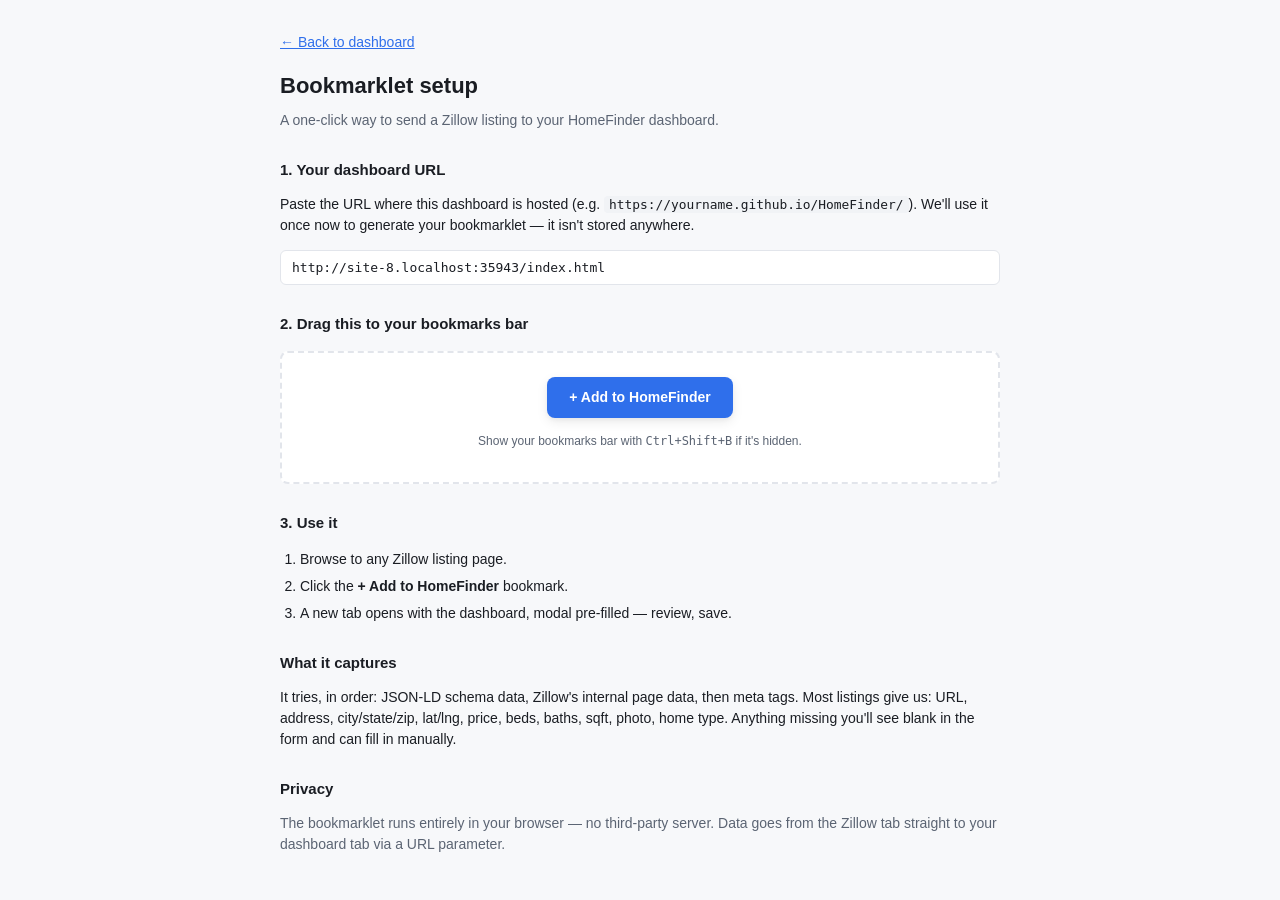
==== bookmarklet.html @ 3e6cdbb3 "Initial commit" ====
<!DOCTYPE html>
<html lang="en">
<head>
  <meta charset="UTF-8" />
  <meta name="viewport" content="width=device-width, initial-scale=1.0" />
  <title>Bookmarklet setup — HomeFinder</title>
  <link rel="stylesheet" href="styles.css" />
  <style>
    .wrap { max-width: 760px; margin: 32px auto; padding: 0 20px; }
    .wrap h1 { margin: 0 0 4px; font-size: 22px; }
    .wrap h2 { font-size: 15px; margin-top: 28px; }
    .wrap p { margin: 8px 0; }
    .wrap input[type="url"] {
      width: 100%;
      padding: 9px 11px;
      border: 1px solid var(--border);
      border-radius: 6px;
      background: var(--surface);
      color: var(--text);
      font-size: 13px;
      margin-top: 6px;
      font-family: ui-monospace, monospace;
    }
    .drag-area {
      margin: 16px 0;
      padding: 24px;
      border: 2px dashed var(--border);
      border-radius: var(--radius);
      text-align: center;
      background: var(--surface);
    }
    .drag-link {
      display: inline-block;
      padding: 10px 22px;
      background: var(--accent);
      color: white;
      border-radius: 8px;
      text-decoration: none;
      font-weight: 600;
      cursor: grab;
      user-select: none;
      box-shadow: var(--shadow-md);
    }
    .drag-link:active { cursor: grabbing; }
    .drag-link.disabled {
      background: var(--text-muted);
      pointer-events: none;
      opacity: 0.6;
    }
    ol { padding-left: 20px; }
    ol li { margin: 6px 0; }
    .back { display: inline-block; margin-bottom: 16px; }
  </style>
</head>
<body>
  <div class="wrap">
    <a href="index.html" class="back">← Back to dashboard</a>
    <h1>Bookmarklet setup</h1>
    <p class="muted">A one-click way to send a Zillow listing to your HomeFinder dashboard.</p>

    <h2>1. Your dashboard URL</h2>
    <p>Paste the URL where this dashboard is hosted (e.g. <code>https://yourname.github.io/HomeFinder/</code>).
      We'll use it once now to generate your bookmarklet — it isn't stored anywhere.</p>
    <input type="url" id="dashboard-url" placeholder="https://yourname.github.io/HomeFinder/" />

    <h2>2. Drag this to your bookmarks bar</h2>
    <div class="drag-area">
      <a id="drag-link" class="drag-link disabled" href="javascript:void(0)" draggable="true">+ Add to HomeFinder</a>
      <p class="muted small" style="margin-top:14px">Show your bookmarks bar with <kbd>Ctrl+Shift+B</kbd> if it's hidden.</p>
    </div>

    <h2>3. Use it</h2>
    <ol>
      <li>Browse to any Zillow listing page.</li>
      <li>Click the <strong>+ Add to HomeFinder</strong> bookmark.</li>
      <li>A new tab opens with the dashboard, modal pre-filled — review, save.</li>
    </ol>

    <h2>What it captures</h2>
    <p>It tries, in order: JSON-LD schema data, Zillow's internal page data, then meta tags.
      Most listings give us: URL, address, city/state/zip, lat/lng, price, beds, baths, sqft, photo, home type.
      Anything missing you'll see blank in the form and can fill in manually.</p>

    <h2>Privacy</h2>
    <p class="muted">The bookmarklet runs entirely in your browser — no third-party server.
      Data goes from the Zillow tab straight to your dashboard tab via a URL parameter.</p>
  </div>

  <script>
  // The bookmarklet source. Kept readable here, then minified-ish and URL-encoded into the link href.
  // Runs on a Zillow page; never throws — falls back to opening the dashboard with whatever it got.
  const BOOKMARKLET_SOURCE = function () {
    try {
      var out = { url: location.href };

      // --- helpers ---
      function num(s) {
        if (s == null) return null;
        var n = parseFloat(String(s).replace(/[^0-9.\-]/g, ''));
        return isFinite(n) ? n : null;
      }
      function set(key, val) {
        if (val == null || val === '' || (typeof val === 'number' && !isFinite(val))) return;
        if (out[key] == null || out[key] === '') out[key] = val;
      }
      function walk(obj, fn, depth) {
        depth = depth || 0;
        if (depth > 10 || obj == null) return;
        if (typeof obj !== 'object') return;
        try { fn(obj); } catch (e) {}
        for (var k in obj) {
          if (Object.prototype.hasOwnProperty.call(obj, k)) {
            walk(obj[k], fn, depth + 1);
          }
        }
      }

      // --- zpid from URL ---
      var zpidMatch = location.href.match(/\/(\d+)_zpid/);
      if (zpidMatch) set('zpid', zpidMatch[1]);

      // --- JSON-LD ---
      document.querySelectorAll('script[type="application/ld+json"]').forEach(function (s) {
        try {
          var arr = JSON.parse(s.textContent);
          (Array.isArray(arr) ? arr : [arr]).forEach(function (obj) {
            walk(obj, function (o) {
              if (o['@type'] && o.address && typeof o.address === 'object') {
                set('address', o.address.streetAddress);
                set('city', o.address.addressLocality);
                set('state', o.address.addressRegion);
                set('zip', o.address.postalCode);
              }
              if (o['@type'] === 'GeoCoordinates' || (o.latitude && o.longitude)) {
                set('lat', num(o.latitude));
                set('lng', num(o.longitude));
              }
              if (o.geo && o.geo.latitude) {
                set('lat', num(o.geo.latitude));
                set('lng', num(o.geo.longitude));
              }
              if (o.floorSize && o.floorSize.value) set('sqft', num(o.floorSize.value));
              if (o.numberOfBedrooms) set('beds', num(o.numberOfBedrooms));
              if (o.numberOfBathroomsTotal) set('baths', num(o.numberOfBathroomsTotal));
              if (o.image && typeof o.image === 'string') set('photoUrl', o.image);
              if (o.image && o.image.url) set('photoUrl', o.image.url);
              if (o.offers && o.offers.price) set('price', num(o.offers.price));
              if (o['@type'] && /Residence|Apartment|House|Building/i.test(o['@type'])) {
                set('homeType', String(o['@type']).replace(/([A-Z])/g, ' $1').trim());
              }
            });
          });
        } catch (e) {}
      });

      // --- __NEXT_DATA__ ---
      var nd = document.getElementById('__NEXT_DATA__');
      if (nd) {
        try {
          var data = JSON.parse(nd.textContent);
          walk(data, function (o) {
            if (o.zpid && !out.zpid) set('zpid', String(o.zpid));
            if (o.price && typeof o.price === 'number') set('price', o.price);
            if (o.bedrooms != null) set('beds', num(o.bedrooms));
            if (o.bathrooms != null) set('baths', num(o.bathrooms));
            if (o.livingArea) set('sqft', num(o.livingArea));
            if (o.livingAreaValue) set('sqft', num(o.livingAreaValue));
            if (o.latitude && o.longitude) {
              set('lat', num(o.latitude));
              set('lng', num(o.longitude));
            }
            if (o.streetAddress) set('address', o.streetAddress);
            if (o.city) set('city', o.city);
            if (o.state) set('state', o.state);
            if (o.zipcode) set('zip', o.zipcode);
            if (o.homeType) set('homeType', String(o.homeType).replace(/_/g, ' ').toLowerCase());
            if (o.hiResImageLink) set('photoUrl', o.hiResImageLink);
          });
          // Also try gdpClientCache (for-sale single home)
          walk(data, function (o) {
            if (typeof o === 'object' && o.gdpClientCache) {
              try {
                var cache = JSON.parse(o.gdpClientCache);
                walk(cache, function (c) {
                  if (c.property) walk(c.property, arguments.callee);
                });
              } catch (e) {}
            }
          });
        } catch (e) {}
      }

      // --- meta og: ---
      function meta(name) {
        var el = document.querySelector('meta[property="' + name + '"], meta[name="' + name + '"]');
        return el ? el.getAttribute('content') : null;
      }
      set('photoUrl', meta('og:image'));
      var ogTitle = meta('og:title') || document.title || '';
      // Patterns: "$2,400/mo 2 bd 1 ba 950 sqft - 1234 Main St"
      var priceM = ogTitle.match(/\$([0-9][\d,]*)/);
      if (priceM) set('price', num(priceM[1]));
      var bedM = ogTitle.match(/(\d+(?:\.\d+)?)\s*bd\b/i) || ogTitle.match(/(\d+(?:\.\d+)?)\s*bed/i);
      if (bedM) set('beds', num(bedM[1]));
      var baM = ogTitle.match(/(\d+(?:\.\d+)?)\s*ba\b/i) || ogTitle.match(/(\d+(?:\.\d+)?)\s*bath/i);
      if (baM) set('baths', num(baM[1]));
      var sqM = ogTitle.match(/(\d[\d,]*)\s*sqft\b/i) || ogTitle.match(/(\d[\d,]*)\s*sq\s*ft/i);
      if (sqM) set('sqft', num(sqM[1]));

      // Build full address string if components present but no address yet
      if (!out.address && (out.city || out.state)) {
        out.address = [out.city, out.state, out.zip].filter(Boolean).join(', ');
      }

      // --- encode and open ---
      var json = JSON.stringify(out);
      var b64 = btoa(unescape(encodeURIComponent(json)));
      var dest = '__DASHBOARD_URL__' + (('__DASHBOARD_URL__').indexOf('?') > -1 ? '&' : '?') + 'add=' + encodeURIComponent(b64);
      window.open(dest, '_blank');
    } catch (e) {
      alert('HomeFinder bookmarklet failed: ' + (e && e.message ? e.message : e));
    }
  };

  function compileBookmarklet(dashboardUrl) {
    var src = BOOKMARKLET_SOURCE.toString();
    src = src.replace(/__DASHBOARD_URL__/g, dashboardUrl);
    // Strip line comments and collapse whitespace conservatively (don't break regexes / strings)
    src = src.replace(/\/\/[^\n]*\n/g, '\n');
    src = src.replace(/\n\s*/g, ' ');
    src = src.replace(/\s{2,}/g, ' ');
    return 'javascript:(' + src + ')();void 0;';
  }

  var input = document.getElementById('dashboard-url');
  var link = document.getElementById('drag-link');

  // Default suggestion: current origin + folder (helpful when previewing locally)
  try {
    var guess = location.href.replace(/bookmarklet\.html(?:\?.*)?(?:#.*)?$/, 'index.html');
    if (guess !== location.href) input.value = guess;
  } catch (e) {}

  function update() {
    var url = input.value.trim();
    if (!url) {
      link.classList.add('disabled');
      link.href = 'javascript:void(0)';
      return;
    }
    link.classList.remove('disabled');
    link.href = compileBookmarklet(url);
  }

  input.addEventListener('input', update);
  update();
  </script>
</body>
</html>
---- styles.css ----
:root {
  --bg: #f7f8fa;
  --surface: #ffffff;
  --surface-2: #f1f3f6;
  --border: #e2e5eb;
  --text: #1a1d23;
  --text-muted: #5b6473;
  --accent: #2f6feb;
  --accent-hover: #2558c4;
  --danger: #d63b3b;
  --warning: #d48a00;
  --success: #2a9d5f;
  --s-interested: #2f6feb;
  --s-visited: #d48a00;
  --s-applied: #b347d9;
  --s-favorited: #2a9d5f;
  --s-rejected: #8a8f99;
  --radius: 8px;
  --shadow-sm: 0 1px 2px rgba(0,0,0,0.04), 0 1px 1px rgba(0,0,0,0.03);
  --shadow-md: 0 4px 12px rgba(0,0,0,0.08), 0 2px 4px rgba(0,0,0,0.04);
}

@media (prefers-color-scheme: dark) {
  :root {
    --bg: #0f1115;
    --surface: #181b22;
    --surface-2: #21252e;
    --border: #2a2f3a;
    --text: #e8eaee;
    --text-muted: #8a92a3;
    --accent: #5b8bf5;
    --accent-hover: #7aa2f8;
  }
}

* { box-sizing: border-box; }

html, body {
  margin: 0;
  padding: 0;
  font-family: -apple-system, BlinkMacSystemFont, "Segoe UI", Roboto, "Helvetica Neue", Arial, sans-serif;
  background: var(--bg);
  color: var(--text);
  font-size: 14px;
  line-height: 1.5;
  height: 100%;
}

body {
  display: flex;
  flex-direction: column;
  min-height: 100vh;
}

a { color: var(--accent); }
a:hover { color: var(--accent-hover); }

code {
  font-family: ui-monospace, "SF Mono", Menlo, monospace;
  font-size: 0.92em;
  background: var(--surface-2);
  padding: 1px 5px;
  border-radius: 4px;
}

/* HEADER */
.app-header {
  display: flex;
  align-items: center;
  gap: 24px;
  padding: 12px 20px;
  background: var(--surface);
  border-bottom: 1px solid var(--border);
  position: sticky;
  top: 0;
  z-index: 10;
}
.brand {
  display: flex;
  align-items: baseline;
  gap: 12px;
}
.brand h1 {
  font-size: 18px;
  margin: 0;
  font-weight: 600;
  letter-spacing: -0.01em;
}
.count {
  color: var(--text-muted);
  font-size: 12px;
}
.view-tabs {
  display: flex;
  gap: 4px;
}
.tab {
  background: transparent;
  border: none;
  color: var(--text-muted);
  padding: 6px 12px;
  border-radius: 6px;
  cursor: pointer;
  font-size: 13px;
  font-weight: 500;
}
.tab:hover { background: var(--surface-2); color: var(--text); }
.tab.active { background: var(--surface-2); color: var(--text); }
.header-actions {
  margin-left: auto;
  display: flex;
  align-items: center;
  gap: 12px;
}

.sync-badge {
  display: inline-flex;
  align-items: center;
  gap: 6px;
  padding: 4px 10px;
  border-radius: 999px;
  background: var(--surface-2);
  font-size: 12px;
  color: var(--text-muted);
}
.sync-badge .dot {
  width: 8px;
  height: 8px;
  border-radius: 50%;
  background: var(--text-muted);
}
.sync-badge.ok .dot { background: var(--success); }
.sync-badge.dirty .dot { background: var(--warning); }
.sync-badge.error .dot { background: var(--danger); }

/* BUTTONS */
.btn {
  appearance: none;
  border: 1px solid var(--border);
  background: var(--surface);
  color: var(--text);
  padding: 6px 14px;
  border-radius: 6px;
  font-size: 13px;
  font-weight: 500;
  cursor: pointer;
  transition: background 0.12s ease, border-color 0.12s ease;
}
.btn:hover { background: var(--surface-2); }
.btn.primary { background: var(--accent); border-color: var(--accent); color: white; }
.btn.primary:hover { background: var(--accent-hover); border-color: var(--accent-hover); }
.btn.ghost { background: transparent; }
.btn.ghost:hover { background: var(--surface-2); }
.btn.danger { color: var(--danger); border-color: var(--danger); background: transparent; }
.btn.danger:hover { background: var(--danger); color: white; }

.icon-btn {
  background: transparent;
  border: none;
  color: var(--text-muted);
  width: 28px;
  height: 28px;
  border-radius: 6px;
  font-size: 20px;
  line-height: 1;
  cursor: pointer;
}
.icon-btn:hover { background: var(--surface-2); color: var(--text); }

/* VIEWS */
main {
  flex: 1;
  display: flex;
  flex-direction: column;
}
.view { display: none; flex: 1; flex-direction: column; }
.view.active { display: flex; }

/* TABLE */
.toolbar {
  display: flex;
  align-items: center;
  gap: 8px;
  padding: 12px 20px;
  border-bottom: 1px solid var(--border);
  background: var(--surface);
}
.toolbar input, .toolbar select {
  padding: 6px 10px;
  border-radius: 6px;
  border: 1px solid var(--border);
  background: var(--surface);
  color: var(--text);
  font-size: 13px;
  min-width: 220px;
}
.toolbar select { min-width: auto; }
.toolbar .spacer { flex: 1; }

.table-wrap {
  flex: 1;
  overflow: auto;
  padding: 0 20px 20px;
}
table {
  width: 100%;
  border-collapse: collapse;
  background: var(--surface);
  border: 1px solid var(--border);
  border-radius: var(--radius);
  overflow: hidden;
  margin-top: 16px;
}
th, td {
  text-align: left;
  padding: 10px 12px;
  border-bottom: 1px solid var(--border);
  font-size: 13px;
  vertical-align: middle;
}
th {
  background: var(--surface-2);
  font-weight: 600;
  color: var(--text-muted);
  font-size: 12px;
  text-transform: uppercase;
  letter-spacing: 0.04em;
  cursor: pointer;
  user-select: none;
  white-space: nowrap;
}
th.num, td.num { text-align: right; font-variant-numeric: tabular-nums; }
th.sorted-asc::after { content: " ↑"; color: var(--accent); }
th.sorted-desc::after { content: " ↓"; color: var(--accent); }
tbody tr:hover { background: var(--surface-2); cursor: pointer; }
tbody tr:last-child td { border-bottom: none; }

.status-pill {
  display: inline-block;
  padding: 2px 9px;
  border-radius: 999px;
  font-size: 11px;
  font-weight: 600;
  text-transform: capitalize;
  color: white;
}
.status-pill.interested { background: var(--s-interested); }
.status-pill.visited { background: var(--s-visited); }
.status-pill.applied { background: var(--s-applied); }
.status-pill.favorited { background: var(--s-favorited); }
.status-pill.rejected { background: var(--s-rejected); }

.tag {
  display: inline-block;
  padding: 1px 7px;
  background: var(--surface-2);
  border: 1px solid var(--border);
  border-radius: 4px;
  font-size: 11px;
  color: var(--text-muted);
  margin-right: 3px;
}

.row-link {
  background: none;
  border: none;
  color: var(--accent);
  cursor: pointer;
  font-size: 13px;
  padding: 2px 6px;
}
.row-link:hover { text-decoration: underline; }

.empty-state {
  text-align: center;
  padding: 60px 20px;
  color: var(--text-muted);
}
.empty-state p:first-child {
  font-size: 16px;
  color: var(--text);
  margin-bottom: 8px;
}
.muted { color: var(--text-muted); }
.small { font-size: 12px; }

/* MAP */
.view-map { padding: 16px 20px 20px; gap: 12px; }
#map {
  flex: 1;
  min-height: 400px;
  border-radius: var(--radius);
  border: 1px solid var(--border);
}
.map-legend {
  display: flex;
  gap: 16px;
  flex-wrap: wrap;
  font-size: 12px;
  color: var(--text-muted);
}
.map-legend .dot {
  display: inline-block;
  width: 10px;
  height: 10px;
  border-radius: 50%;
  margin-right: 6px;
  vertical-align: middle;
}
.map-legend .s-interested { background: var(--s-interested); }
.map-legend .s-visited { background: var(--s-visited); }
.map-legend .s-applied { background: var(--s-applied); }
.map-legend .s-favorited { background: var(--s-favorited); }
.map-legend .s-rejected { background: var(--s-rejected); }

/* SETTINGS */
.settings-grid {
  display: grid;
  grid-template-columns: repeat(auto-fit, minmax(360px, 1fr));
  gap: 16px;
  padding: 20px;
  max-width: 1100px;
}
.card {
  background: var(--surface);
  border: 1px solid var(--border);
  border-radius: var(--radius);
  padding: 20px;
  box-shadow: var(--shadow-sm);
}
.card h2 {
  margin: 0 0 8px;
  font-size: 15px;
  font-weight: 600;
}
.card label {
  display: block;
  margin-top: 12px;
  font-size: 12px;
  font-weight: 500;
  color: var(--text-muted);
}
.card input[type="text"], .card input[type="password"] {
  width: 100%;
  margin-top: 4px;
  padding: 7px 10px;
  border: 1px solid var(--border);
  border-radius: 6px;
  background: var(--bg);
  color: var(--text);
  font-size: 13px;
}
.card .row {
  display: flex;
  gap: 8px;
  margin-top: 16px;
}
.status-msg {
  margin-top: 10px;
  font-size: 12px;
  min-height: 16px;
}
.status-msg.ok { color: var(--success); }
.status-msg.err { color: var(--danger); }

/* MODAL */
.modal {
  position: fixed;
  inset: 0;
  z-index: 100;
  display: flex;
  align-items: center;
  justify-content: center;
}
.modal[hidden] { display: none; }
.modal-backdrop {
  position: absolute;
  inset: 0;
  background: rgba(0,0,0,0.4);
}
.modal-panel {
  position: relative;
  background: var(--surface);
  border-radius: var(--radius);
  width: min(720px, 92vw);
  max-height: 90vh;
  display: flex;
  flex-direction: column;
  box-shadow: var(--shadow-md);
  overflow: hidden;
}
.modal-panel header {
  padding: 14px 18px;
  border-bottom: 1px solid var(--border);
  display: flex;
  align-items: center;
  justify-content: space-between;
}
.modal-panel header h2 {
  margin: 0;
  font-size: 15px;
  font-weight: 600;
}
.modal-panel form {
  padding: 18px;
  overflow-y: auto;
}
.grid-2 {
  display: grid;
  grid-template-columns: 1fr 1fr;
  gap: 12px 14px;
}
.grid-2 label {
  font-size: 12px;
  font-weight: 500;
  color: var(--text-muted);
  display: flex;
  flex-direction: column;
  gap: 4px;
}
.grid-2 .span-2 { grid-column: span 2; }
.grid-2 input,
.grid-2 select,
.grid-2 textarea {
  padding: 7px 10px;
  border: 1px solid var(--border);
  border-radius: 6px;
  background: var(--bg);
  color: var(--text);
  font-size: 13px;
  font-family: inherit;
}
.modal-footer {
  display: flex;
  justify-content: flex-end;
  gap: 8px;
  padding-top: 18px;
  margin-top: 6px;
  border-top: 1px solid var(--border);
  padding: 14px 18px;
  margin: 18px -18px -18px;
  background: var(--surface-2);
}
.modal-footer #delete-btn { margin-right: auto; }

/* TOAST */
.toast {
  position: fixed;
  bottom: 24px;
  left: 50%;
  transform: translateX(-50%);
  background: var(--text);
  color: var(--bg);
  padding: 10px 16px;
  border-radius: 8px;
  font-size: 13px;
  box-shadow: var(--shadow-md);
  z-index: 200;
}
.toast.err { background: var(--danger); color: white; }
.toast.ok { background: var(--success); color: white; }

@media (max-width: 700px) {
  .app-header { flex-wrap: wrap; gap: 8px; }
  .header-actions { width: 100%; justify-content: space-between; }
  .grid-2 { grid-template-columns: 1fr; }
  .grid-2 .span-2 { grid-column: auto; }
  .toolbar input { min-width: 0; flex: 1; }
}
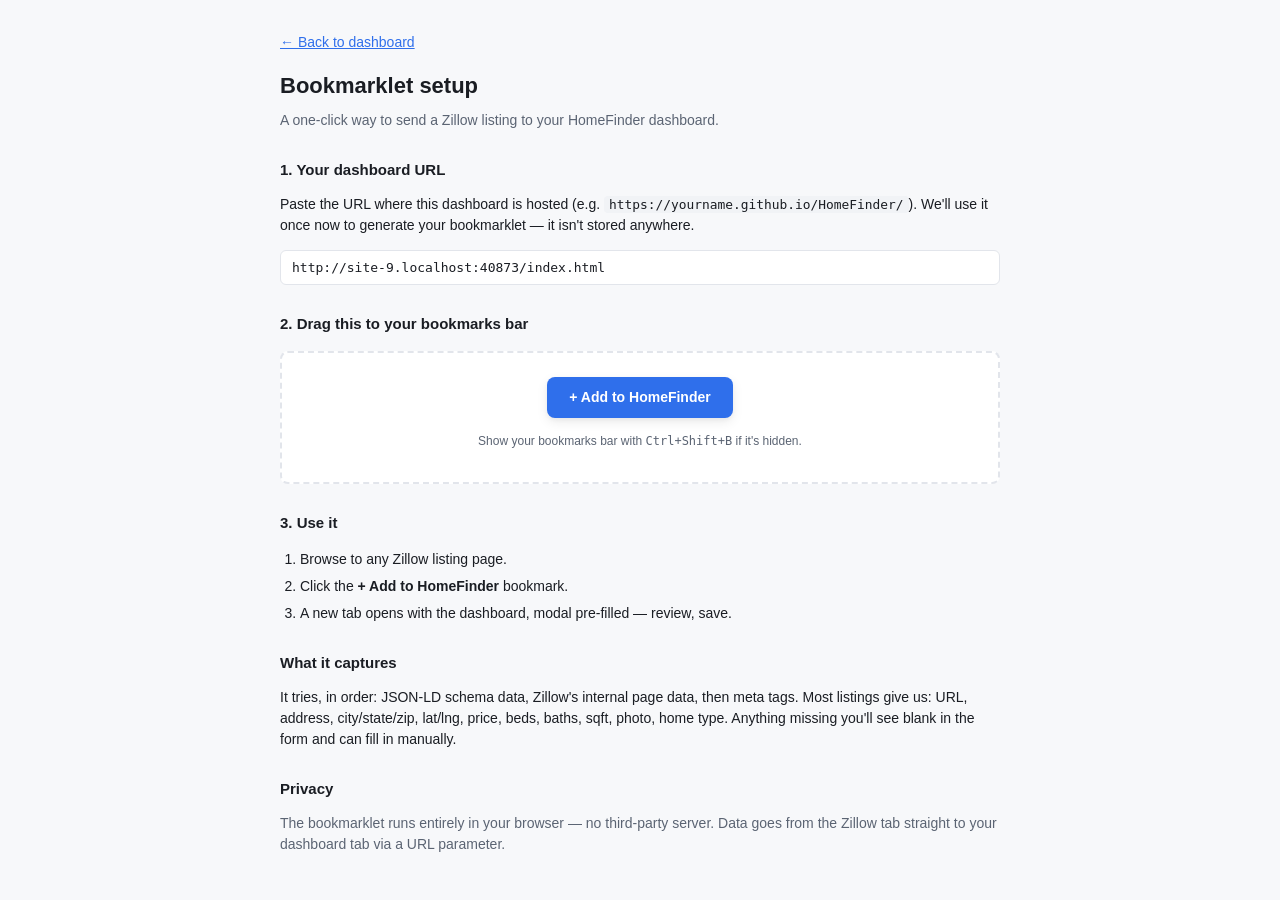
==== commit b71750cd: "Fix bookmarklet: substitute URL after stripping line comments (// in https:// was being eaten by the" ====
--- a/bookmarklet.html
+++ b/bookmarklet.html
@@ -176,13 +176,26 @@
             if (o.homeType) set('homeType', String(o.homeType).replace(/_/g, ' ').toLowerCase());
             if (o.hiResImageLink) set('photoUrl', o.hiResImageLink);
           });
-          // Also try gdpClientCache (for-sale single home)
+          // Also try gdpClientCache (for-sale single home) — it's a JSON-encoded string,
+          // so the outer walk can't recurse in unless we parse it explicitly.
           walk(data, function (o) {
-            if (typeof o === 'object' && o.gdpClientCache) {
+            if (o.gdpClientCache && typeof o.gdpClientCache === 'string') {
               try {
                 var cache = JSON.parse(o.gdpClientCache);
                 walk(cache, function (c) {
-                  if (c.property) walk(c.property, arguments.callee);
+                  if (c.zpid && !out.zpid) set('zpid', String(c.zpid));
+                  if (typeof c.price === 'number') set('price', c.price);
+                  if (c.bedrooms != null) set('beds', num(c.bedrooms));
+                  if (c.bathrooms != null) set('baths', num(c.bathrooms));
+                  if (c.livingArea) set('sqft', num(c.livingArea));
+                  if (c.latitude && c.longitude) {
+                    set('lat', num(c.latitude));
+                    set('lng', num(c.longitude));
+                  }
+                  if (c.streetAddress) set('address', c.streetAddress);
+                  if (c.city) set('city', c.city);
+                  if (c.state) set('state', c.state);
+                  if (c.zipcode) set('zip', c.zipcode);
                 });
               } catch (e) {}
             }
@@ -224,11 +237,11 @@
 
   function compileBookmarklet(dashboardUrl) {
     var src = BOOKMARKLET_SOURCE.toString();
-    src = src.replace(/__DASHBOARD_URL__/g, dashboardUrl);
-    // Strip line comments and collapse whitespace conservatively (don't break regexes / strings)
+    // Strip line comments BEFORE substituting the URL — otherwise the // in https:// gets eaten.
     src = src.replace(/\/\/[^\n]*\n/g, '\n');
     src = src.replace(/\n\s*/g, ' ');
     src = src.replace(/\s{2,}/g, ' ');
+    src = src.replace(/__DASHBOARD_URL__/g, dashboardUrl);
     return 'javascript:(' + src + ')();void 0;';
   }
 
